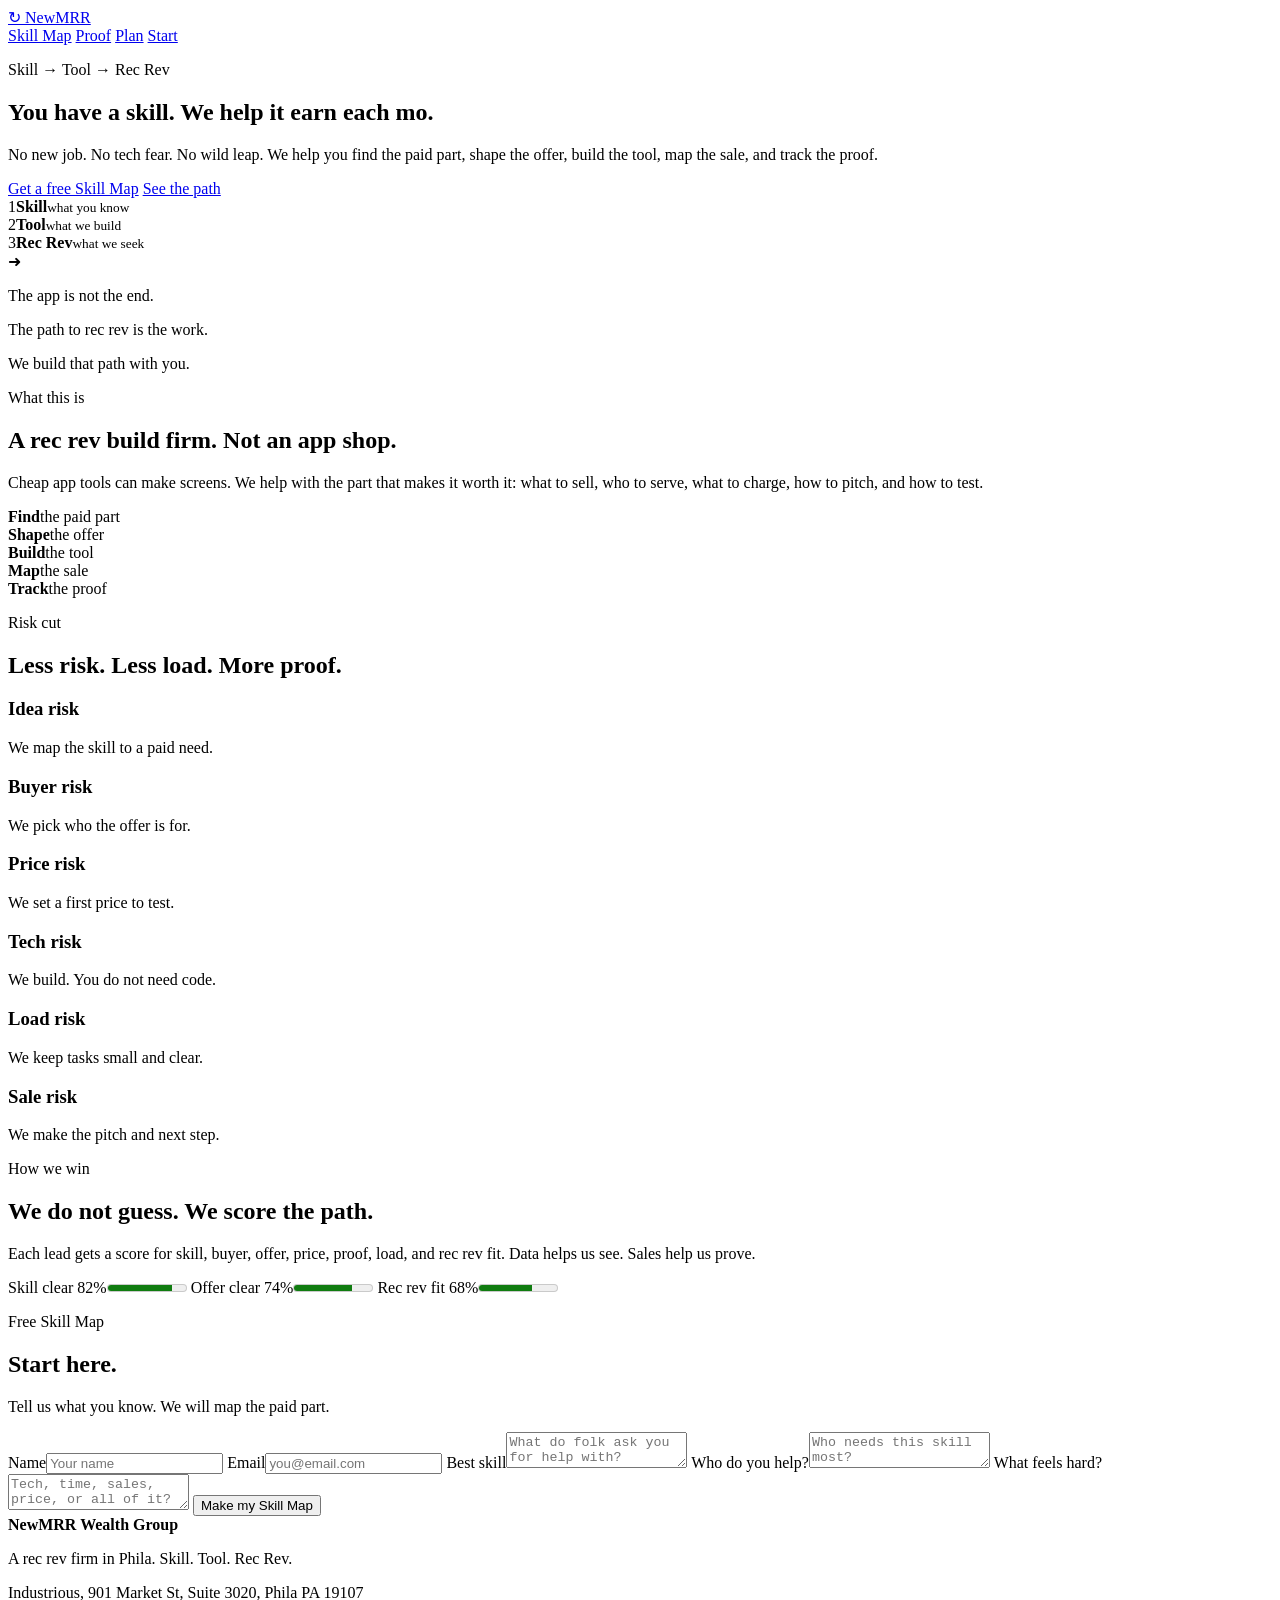
==== index.html @ d4ef7b51 "Add NewMRR landing page" ====
<!doctype html>
<html lang="en">
<head>
  <meta charset="utf-8" />
  <meta name="viewport" content="width=device-width, initial-scale=1" />
  <title>NewMRR Wealth Group | Skill to Rec Rev</title>
  <meta name="description" content="NewMRR helps folk turn real skill into a clear offer, a tool, a sale path, proof, and rec rev." />
  <link rel="stylesheet" href="assets/styles.css" />
</head>
<body>
  <header class="top">
    <a class="brand" href="#home" aria-label="NewMRR home">
      <span class="mark">↻</span>
      <span>NewMRR</span>
    </a>
    <nav>
      <a href="#map">Skill Map</a>
      <a href="#proof">Proof</a>
      <a href="#plan">Plan</a>
      <a href="#start" class="btn small">Start</a>
    </nav>
  </header>

  <main id="home">
    <section class="hero">
      <div class="hero-copy">
        <p class="eyebrow">Skill → Tool → Rec Rev</p>
        <h1>You have a skill. We help it earn each mo.</h1>
        <p class="lead">No new job. No tech fear. No wild leap. We help you find the paid part, shape the offer, build the tool, map the sale, and track the proof.</p>
        <div class="hero-actions">
          <a href="#start" class="btn">Get a free Skill Map</a>
          <a href="#proof" class="btn ghost">See the path</a>
        </div>
      </div>
      <div class="path-card" aria-label="NewMRR path graphic">
        <div class="node"><span>1</span><b>Skill</b><small>what you know</small></div>
        <div class="node"><span>2</span><b>Tool</b><small>what we build</small></div>
        <div class="node"><span>3</span><b>Rec Rev</b><small>what we seek</small></div>
        <div class="arrow">➜</div>
      </div>
    </section>

    <section class="strip">
      <p>The app is not the end.</p>
      <p>The path to rec rev is the work.</p>
      <p>We build that path with you.</p>
    </section>

    <section id="map" class="grid two">
      <div>
        <p class="eyebrow">What this is</p>
        <h2>A rec rev build firm. Not an app shop.</h2>
        <p>Cheap app tools can make screens. We help with the part that makes it worth it: what to sell, who to serve, what to charge, how to pitch, and how to test.</p>
      </div>
      <div class="card-list">
        <div class="mini-card"><b>Find</b><span>the paid part</span></div>
        <div class="mini-card"><b>Shape</b><span>the offer</span></div>
        <div class="mini-card"><b>Build</b><span>the tool</span></div>
        <div class="mini-card"><b>Map</b><span>the sale</span></div>
        <div class="mini-card"><b>Track</b><span>the proof</span></div>
      </div>
    </section>

    <section id="proof" class="proof">
      <p class="eyebrow">Risk cut</p>
      <h2>Less risk. Less load. More proof.</h2>
      <div class="risk-grid">
        <article><h3>Idea risk</h3><p>We map the skill to a paid need.</p></article>
        <article><h3>Buyer risk</h3><p>We pick who the offer is for.</p></article>
        <article><h3>Price risk</h3><p>We set a first price to test.</p></article>
        <article><h3>Tech risk</h3><p>We build. You do not need code.</p></article>
        <article><h3>Load risk</h3><p>We keep tasks small and clear.</p></article>
        <article><h3>Sale risk</h3><p>We make the pitch and next step.</p></article>
      </div>
    </section>

    <section id="plan" class="grid two dark-card">
      <div>
        <p class="eyebrow">How we win</p>
        <h2>We do not guess. We score the path.</h2>
        <p>Each lead gets a score for skill, buyer, offer, price, proof, load, and rec rev fit. Data helps us see. Sales help us prove.</p>
      </div>
      <div class="score-box">
        <label>Skill clear <span>82%</span></label><meter value="82" min="0" max="100"></meter>
        <label>Offer clear <span>74%</span></label><meter value="74" min="0" max="100"></meter>
        <label>Rec rev fit <span>68%</span></label><meter value="68" min="0" max="100"></meter>
      </div>
    </section>

    <section id="start" class="form-wrap">
      <div class="form-head">
        <p class="eyebrow">Free Skill Map</p>
        <h2>Start here.</h2>
        <p>Tell us what you know. We will map the paid part.</p>
      </div>
      <form id="skillForm" class="skill-form">
        <label>Name<input name="name" required placeholder="Your name" /></label>
        <label>Email<input name="email" type="email" required placeholder="you@email.com" /></label>
        <label>Best skill<textarea name="skill" required placeholder="What do folk ask you for help with?"></textarea></label>
        <label>Who do you help?<textarea name="buyer" placeholder="Who needs this skill most?"></textarea></label>
        <label>What feels hard?<textarea name="load" placeholder="Tech, time, sales, price, or all of it?"></textarea></label>
        <button class="btn" type="submit">Make my Skill Map</button>
      </form>
      <div id="result" class="result" hidden></div>
    </section>
  </main>

  <footer>
    <b>NewMRR Wealth Group</b>
    <p>A rec rev firm in Phila. Skill. Tool. Rec Rev.</p>
    <p>Industrious, 901 Market St, Suite 3020, Phila PA 19107</p>
  </footer>
  <script src="assets/app.js"></script>
</body>
</html>
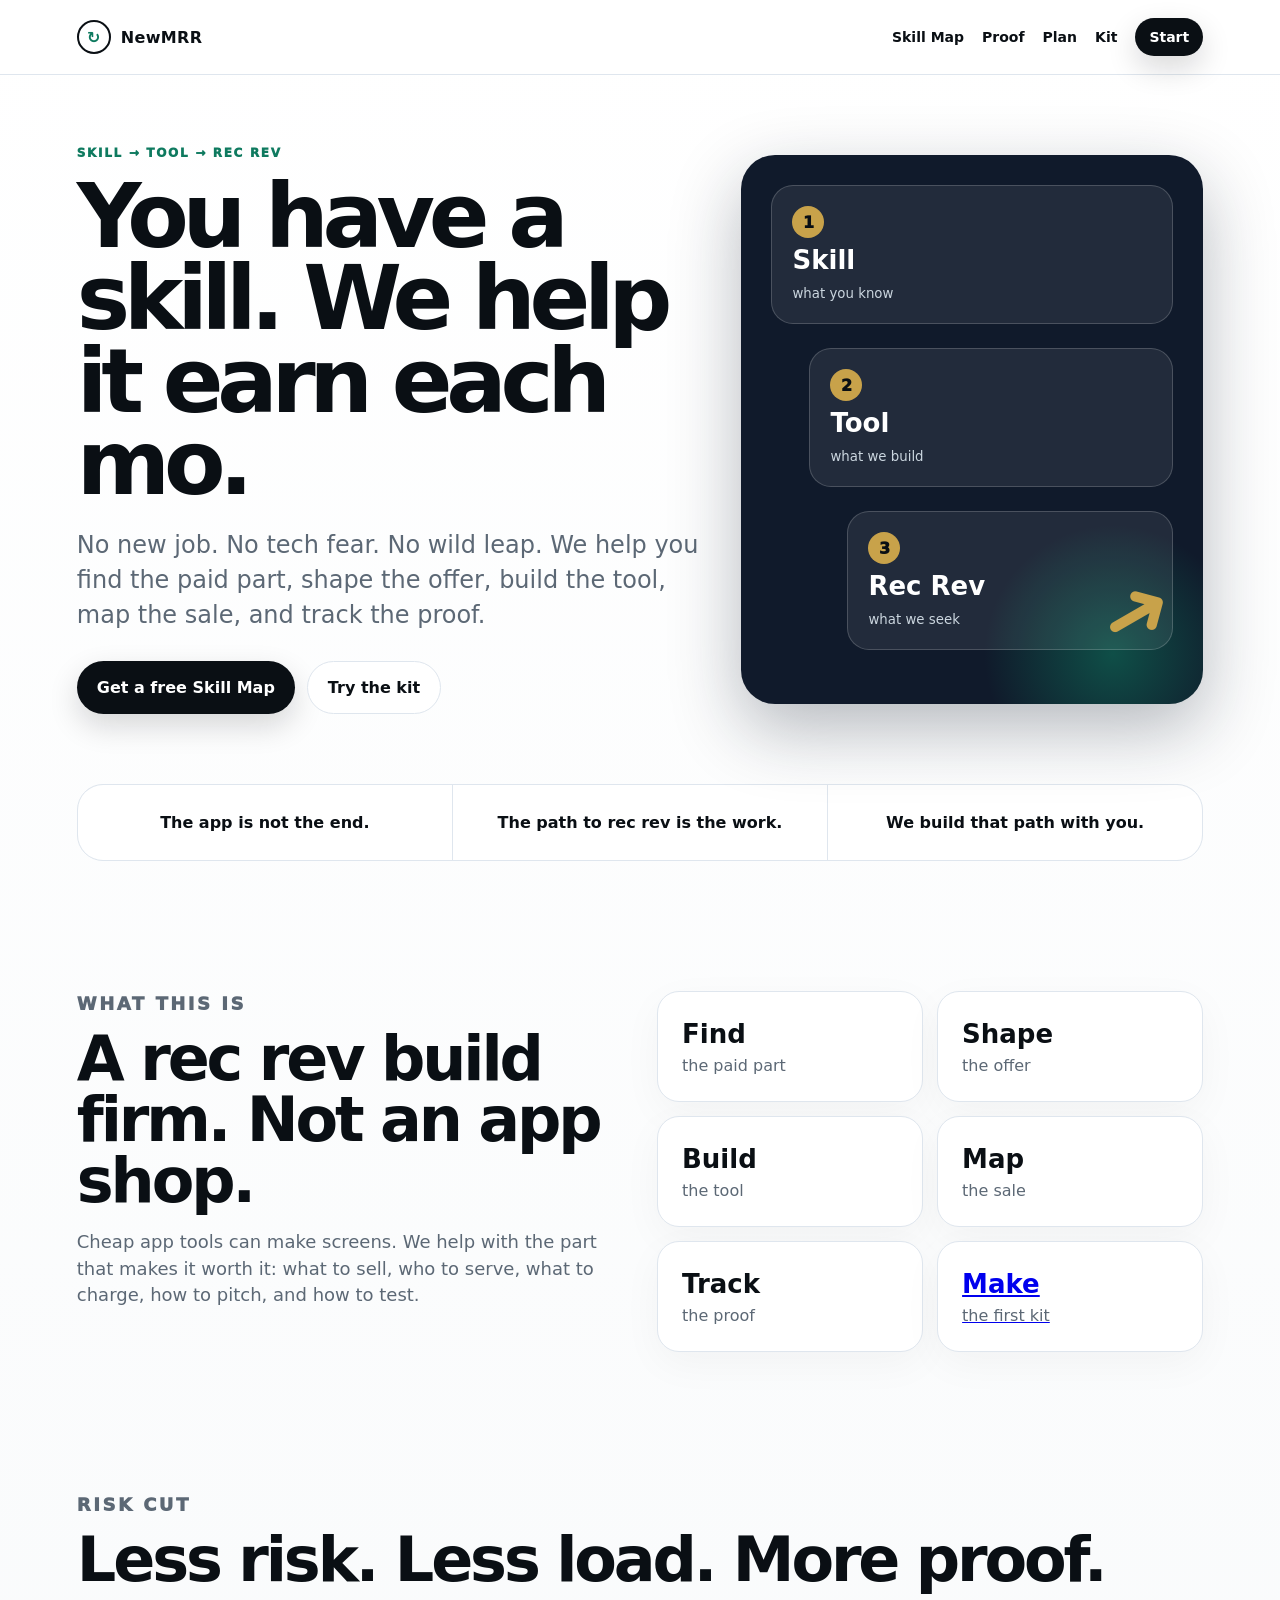
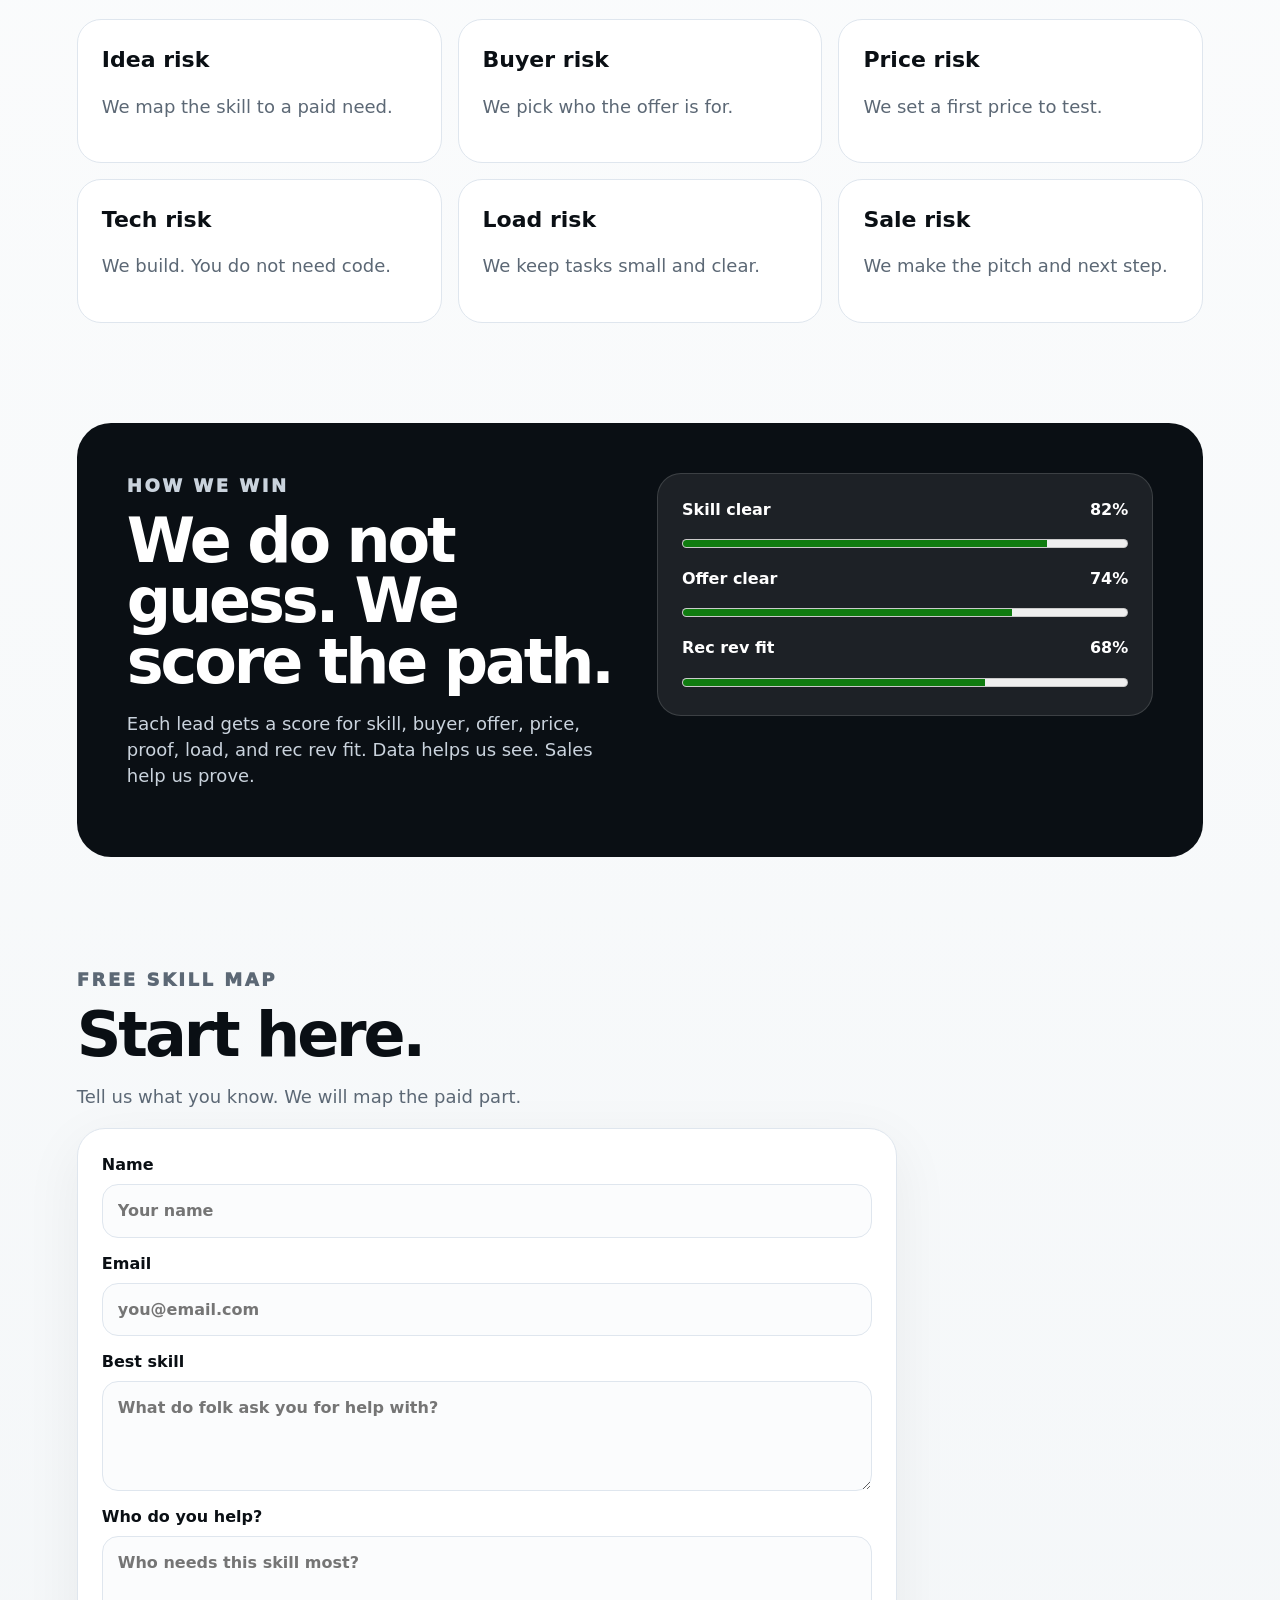
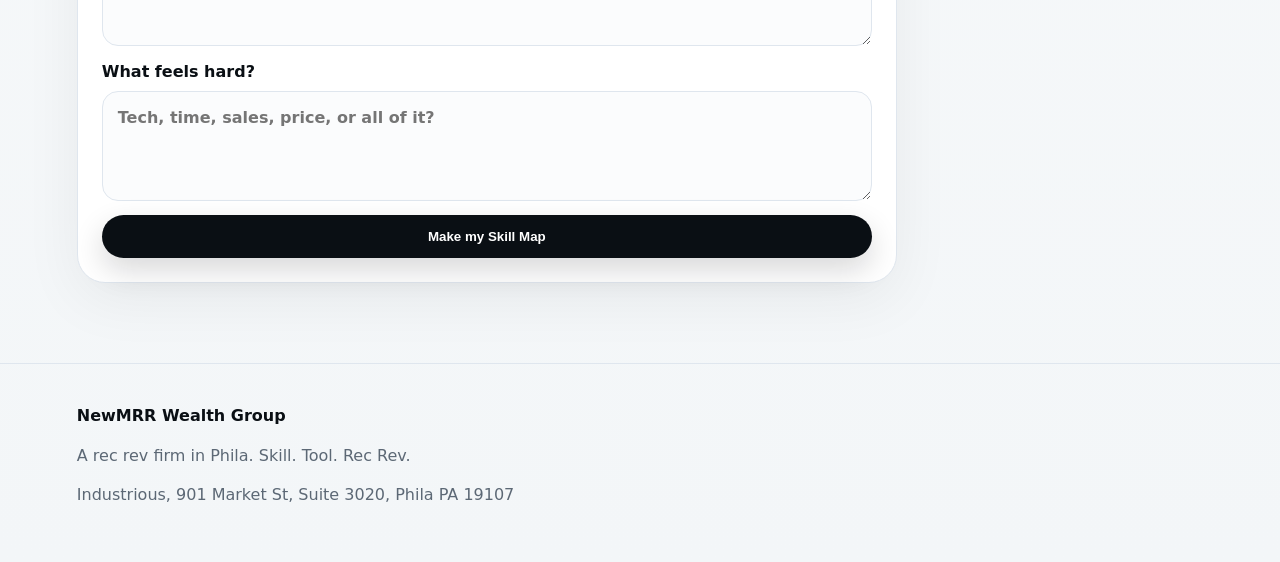
==== commit 63607d2a: "Link Rec Rev Kit Builder from home" ====
--- a/index.html
+++ b/index.html
@@ -17,6 +17,7 @@
       <a href="#map">Skill Map</a>
       <a href="#proof">Proof</a>
       <a href="#plan">Plan</a>
+      <a href="kit.html">Kit</a>
       <a href="#start" class="btn small">Start</a>
     </nav>
   </header>
@@ -29,7 +30,7 @@
         <p class="lead">No new job. No tech fear. No wild leap. We help you find the paid part, shape the offer, build the tool, map the sale, and track the proof.</p>
         <div class="hero-actions">
           <a href="#start" class="btn">Get a free Skill Map</a>
-          <a href="#proof" class="btn ghost">See the path</a>
+          <a href="kit.html" class="btn ghost">Try the kit</a>
         </div>
       </div>
       <div class="path-card" aria-label="NewMRR path graphic">
@@ -58,6 +59,7 @@
         <div class="mini-card"><b>Build</b><span>the tool</span></div>
         <div class="mini-card"><b>Map</b><span>the sale</span></div>
         <div class="mini-card"><b>Track</b><span>the proof</span></div>
+        <a class="mini-card kit-link" href="kit.html"><b>Make</b><span>the first kit</span></a>
       </div>
     </section>
 
--- a/assets/styles.css
+++ b/assets/styles.css
@@ -0,0 +1 @@
+:root{--ink:#0a0f14;--muted:#5c6875;--line:#dfe6ee;--paper:#f7f8fa;--card:#fff;--gold:#c8a24a;--green:#0e7a5f;--navy:#101a2b}*{box-sizing:border-box}html{scroll-behavior:smooth}body{margin:0;font-family:Inter,ui-sans-serif,system-ui,-apple-system,Segoe UI,Arial,sans-serif;color:var(--ink);background:linear-gradient(180deg,#fff,#f3f6f8);line-height:1.45}.top{position:sticky;top:0;z-index:10;display:flex;justify-content:space-between;align-items:center;padding:18px 6vw;background:rgba(255,255,255,.88);backdrop-filter:blur(14px);border-bottom:1px solid var(--line)}.brand{display:flex;gap:10px;align-items:center;text-decoration:none;color:var(--ink);font-weight:900;letter-spacing:.02em}.mark{display:grid;place-items:center;width:34px;height:34px;border:2px solid var(--ink);border-radius:999px;color:var(--green)}nav{display:flex;gap:18px;align-items:center}nav a{color:var(--ink);text-decoration:none;font-size:14px;font-weight:750}.btn{display:inline-flex;align-items:center;justify-content:center;border:0;border-radius:999px;background:var(--ink);color:#fff;text-decoration:none;font-weight:850;padding:14px 20px;box-shadow:0 12px 30px rgba(10,15,20,.16);cursor:pointer}.btn.small{padding:9px 14px}.btn.ghost{background:#fff;color:var(--ink);border:1px solid var(--line);box-shadow:none}.hero{display:grid;grid-template-columns:1.15fr .85fr;gap:40px;align-items:center;min-height:78vh;padding:70px 6vw}.eyebrow{margin:0 0 12px;color:var(--green);text-transform:uppercase;letter-spacing:.14em;font-size:12px;font-weight:950}.hero h1{font-size:clamp(44px,7vw,92px);line-height:.92;margin:0;max-width:850px;letter-spacing:-.07em}.lead{font-size:clamp(18px,2.2vw,24px);color:var(--muted);max-width:680px}.hero-actions{display:flex;gap:12px;flex-wrap:wrap;margin-top:28px}.path-card{position:relative;background:var(--navy);color:#fff;border-radius:34px;padding:30px;min-height:450px;box-shadow:0 25px 70px rgba(16,26,43,.3);overflow:hidden}.path-card:before{content:"";position:absolute;inset:auto -40px -80px auto;width:260px;height:260px;background:radial-gradient(circle,var(--green),transparent 70%);opacity:.55}.node{position:relative;display:grid;gap:4px;margin:0 0 24px;padding:20px;border:1px solid rgba(255,255,255,.18);border-radius:22px;background:rgba(255,255,255,.08)}.node:nth-child(2){margin-left:38px}.node:nth-child(3){margin-left:76px}.node span{width:32px;height:32px;display:grid;place-items:center;border-radius:99px;background:var(--gold);color:var(--ink);font-weight:950}.node b{font-size:26px}.node small{color:#cbd6df}.arrow{position:absolute;right:32px;bottom:30px;font-size:84px;transform:rotate(-30deg);color:var(--gold)}.strip{display:grid;grid-template-columns:repeat(3,1fr);gap:1px;background:var(--line);margin:0 6vw 60px;border:1px solid var(--line);border-radius:26px;overflow:hidden}.strip p{background:#fff;margin:0;padding:26px;font-weight:900;text-align:center}.grid.two{display:grid;grid-template-columns:1fr 1fr;gap:34px;align-items:start;padding:70px 6vw}.grid h2,.proof h2,.form-head h2{font-size:clamp(32px,5vw,62px);line-height:.98;letter-spacing:-.05em;margin:0 0 18px}.grid p,.proof p,.form-head p{color:var(--muted);font-size:18px}.card-list{display:grid;grid-template-columns:repeat(2,1fr);gap:14px}.mini-card{background:#fff;border:1px solid var(--line);border-radius:22px;padding:24px;box-shadow:0 12px 40px rgba(0,0,0,.04)}.mini-card b{display:block;font-size:26px}.mini-card span{color:var(--muted)}.proof{padding:70px 6vw}.risk-grid{display:grid;grid-template-columns:repeat(3,1fr);gap:16px;margin-top:28px}.risk-grid article{background:#fff;border:1px solid var(--line);border-radius:24px;padding:24px}.risk-grid h3{margin:0 0 10px;font-size:22px}.dark-card{margin:30px 6vw;padding:50px!important;border-radius:34px;background:var(--ink);color:#fff}.dark-card p{color:#cad3dd}.score-box{display:grid;gap:14px;background:rgba(255,255,255,.08);border:1px solid rgba(255,255,255,.14);border-radius:24px;padding:24px}.score-box label{display:flex;justify-content:space-between;font-weight:850}meter{width:100%;height:18px}.form-wrap{padding:80px 6vw}.form-head{max-width:760px}.skill-form{display:grid;gap:14px;max-width:820px;background:#fff;border:1px solid var(--line);border-radius:28px;padding:24px;box-shadow:0 16px 60px rgba(0,0,0,.06)}label{display:grid;gap:8px;font-weight:850}input,textarea{width:100%;border:1px solid var(--line);border-radius:16px;padding:14px 15px;font:inherit;background:#fbfcfd}textarea{min-height:110px;resize:vertical}.result{max-width:820px;margin-top:18px;background:#101a2b;color:#fff;border-radius:26px;padding:24px;white-space:pre-wrap}footer{padding:40px 6vw;border-top:1px solid var(--line);color:var(--muted)}footer b{color:var(--ink)}@media (max-width:850px){nav a:not(.btn){display:none}.hero,.grid.two{grid-template-columns:1fr}.hero{padding-top:45px}.strip,.risk-grid{grid-template-columns:1fr}.card-list{grid-template-columns:1fr}.path-card{min-height:380px}.node:nth-child(2),.node:nth-child(3){margin-left:0}}
